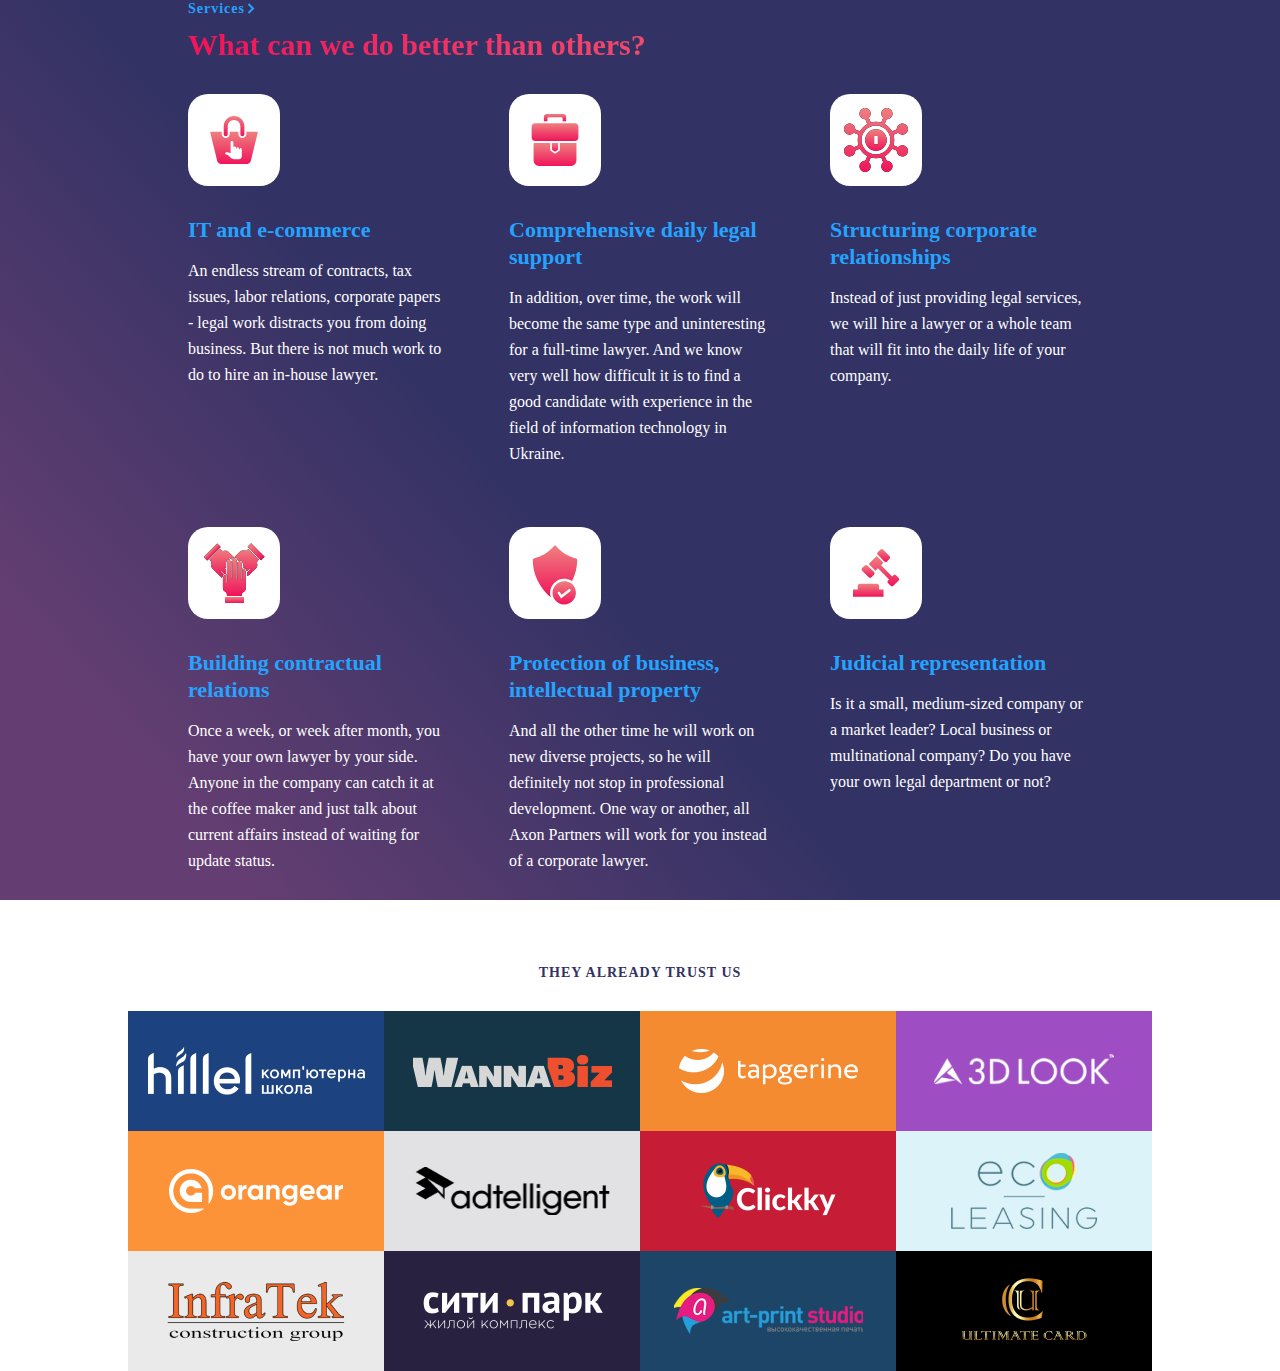
==== index.html @ d3cce79d "adaptiv" ====
<!DOCTYPE html>
<html lang="en">
<head>
    <meta charset="UTF-8">
    <meta name="viewport" content="width=device-width, initial-scale=1.0">
    <title>HLegal</title>
    <link rel="stylesheet" href="css/style.css">
</head>
<body>
    <section class="cards">
        <div class="wrapper">
            <div class="name-card-inner">
                <a href="" class="services-link">
                    Services
                    <svg class="arrow-icon" width="12" height="13" viewBox="0 0 12 13" fill="none" xmlns="http://www.w3.org/2000/svg">
                        <path d="M3.5 2L8 6.5L3.5 11" stroke="currentColor" stroke-width="2"/>
                    </svg>
                </a>
                <h1 class="highlight-text">What can we do better than others?</h1>
            </div>
            <div class="card-inner">
                <div class="card">
                    <div class="icon-card icon-card-ecommerce"></div>
                    <h1 class="card-name">
                        IT and e-commerce
                    </h1>
                    <p class="card-text">
                        An endless stream of contracts, tax issues, labor relations, corporate papers - legal work distracts you from doing business.
                        But there is not much work to do to hire an in-house lawyer.
                    </p>
                </div>
                <div class="card">
                    <div class="icon-card icon-card-support"></div>
                    <h1 class="card-name">
                        Comprehensive daily legal support
                    </h1>
                    <p class="card-text">
                        In addition, over time, the work will become the same type and uninteresting for a full-time lawyer. 
                        And we know very well how difficult it is to find a good candidate with experience in the field of information technology in Ukraine.
                    </p>
                </div>
                <div class="card">
                    <div class="icon-card icon-card-corporate"></div>
                    <h1 class="card-name">
                        Structuring corporate relationships
                    </h1>
                    <p class="card-text">
                        Instead of just providing legal services, we will hire a lawyer or a whole team that will fit into the daily life of your company.
                    </p>
                </div>
                <div class="card">
                    <div class="icon-card icon-card-trust"></div>
                    <h1 class="card-name">
                        Building contractual relations
                    </h1>
                    <p class="card-text">
                        Once a week, or week after month, you have your own lawyer by your side. 
                        Anyone in the company can catch it at the coffee maker and just talk about current affairs instead of waiting for update status.
                    </p>
                </div>
                <div class="card">
                    <div class="icon-card icon-card-protection"></div>
                    <h1 class="card-name">
                        Protection of business, intellectual property
                    </h1>
                    <p class="card-text">
                        And all the other time he will work on new diverse projects, so he will definitely not stop in professional development. 
                        One way or another, all Axon Partners will work for you instead of a corporate lawyer.
                    </p>
                </div>
                <div class="card">
                    <div class="icon-card icon-card-court"></div>
                    <h1 class="card-name">
                        Judicial representation
                    </h1>
                    <p class="card-text">
                        Is it a small, medium-sized company or a market leader? Local business or multinational company? Do you have your own legal department or not?
                    </p>
                </div>
            </div>
        </div>
    </section>
    <section class="sponsors">
        <div class="wrapper-sponsor">
            <h1 class="sponsor-tittle">THEY ALREADY TRUST US</h1>
            <div class="sponsors-link">
                <a href="https://ithillel.ua/">
                    <div class="sponsor-image sponsor-image-hillel"></div>
                </a>
                <a href="http://wannabiz.com.ua/">
                    <div class="sponsor-image sponsor-image-wannabiz"></div>
                </a>
                <a href="http://advertise.tapgerine.com/">
                    <div class="sponsor-image sponsor-image-tapgerine"></div>
                </a>
                <a href="https://3dlook.ai/">
                    <div class="sponsor-image sponsor-image-3dlook"></div>
                </a>
                <a href="https://ua.linkedin.com/company/orangear?trk=public_profile_experience-item_profile-section-card_subtitle-click">
                    <div class="sponsor-image sponsor-image-orangear"></div>
                </a>
                <a href="https://adtelligent.com/">
                    <div class="sponsor-image sponsor-image-adtelligent"></div>
                </a>
                <a href="https://clickky.biz/" class="mobile-hidden">
                    <div class="sponsor-image sponsor-image-clickky"></div>
                </a>
                <a href="https://ecolease.com.ua/" class="mobile-hidden">
                    <div class="sponsor-image sponsor-image-eco-leasing"></div>
                </a>
                <a href="https://www.infratekgroup.com/lander" class="mobile-hidden">
                    <div class="sponsor-image sponsor-image-infatek"></div>
                </a>
                <a href="https://city-park.com.ua/" class="mobile-hidden">
                    <div class="sponsor-image sponsor-image-city-park"></div>
                </a>
                <a href="https://youcontrol.com.ua/ru/catalog/company_details/43567979/" class="mobile-hidden">
                    <div class="sponsor-image sponsor-image-art-print"></div>
                </a>
                <a href="https://winso.eu/ru" class="mobile-hidden">
                    <div class="sponsor-image sponsor-image-ultimate-card"></div>
                </a>
            </div>
        </div>
    </section>
</body>
</html>
---- css/style.css ----
html, body, div, span, applet, object, iframe,
h1, h2, h3, h4, h5, h6, p, blockquote, pre,
a, abbr, acronym, address, big, cite, code,
del, dfn, em, img, ins, kbd, q, s, samp,
small, strike, strong, sub, sup, tt, var,
b, u, i, center,
dl, dt, dd, ol, ul, li,
fieldset, form, label, legend,
table, caption, tbody, tfoot, thead, tr, th, td,
article, aside, canvas, details, embed,
figure, figcaption, footer, header, hgroup,
menu, nav, output, ruby, section, summary,
time, mark, audio, video {
  margin: 0;
  padding: 0;
  border: 0;
  font-size: 100%;
  font: inherit;
  vertical-align: baseline;
}

/* HTML5 display-role reset for older browsers */
article, aside, details, figcaption, figure,
footer, header, hgroup, menu, nav, section {
  display: block;
}

body {
  line-height: 1;
}

ol, ul {
  list-style: none;
}

blockquote, q {
  quotes: none;
}

blockquote:before, blockquote:after,
q:before, q:after {
  content: "";
  content: none;
}

table {
  border-collapse: collapse;
  border-spacing: 0;
}

@font-face {
  font-family: "Montserrat";
  src: url("Montserrat-ThinItalic.woff2") format("woff2"), url("Montserrat-ThinItalic.woff") format("woff");
  font-weight: 100;
  font-style: italic;
  font-display: swap;
}
@font-face {
  font-family: "Montserrat";
  src: url("Montserrat-Thin.woff2") format("woff2"), url("Montserrat-Thin.woff") format("woff");
  font-weight: 100;
  font-style: normal;
  font-display: swap;
}
@font-face {
  font-family: "Montserrat";
  src: url("Montserrat-BoldItalic.woff2") format("woff2"), url("Montserrat-BoldItalic.woff") format("woff");
  font-weight: bold;
  font-style: italic;
  font-display: swap;
}
@font-face {
  font-family: "Montserrat";
  src: url("Montserrat-Black.woff2") format("woff2"), url("Montserrat-Black.woff") format("woff");
  font-weight: 900;
  font-style: normal;
  font-display: swap;
}
@font-face {
  font-family: "Montserrat";
  src: url("Montserrat-ExtraBoldItalic.woff2") format("woff2"), url("Montserrat-ExtraBoldItalic.woff") format("woff");
  font-weight: bold;
  font-style: italic;
  font-display: swap;
}
@font-face {
  font-family: "Montserrat";
  src: url("Montserrat-Medium.woff2") format("woff2"), url("Montserrat-Medium.woff") format("woff");
  font-weight: 500;
  font-style: normal;
  font-display: swap;
}
@font-face {
  font-family: "Montserrat";
  src: url("Montserrat-Bold.woff2") format("woff2"), url("Montserrat-Bold.woff") format("woff");
  font-weight: bold;
  font-style: normal;
  font-display: swap;
}
@font-face {
  font-family: "Montserrat";
  src: url("Montserrat-ExtraBold.woff2") format("woff2"), url("Montserrat-ExtraBold.woff") format("woff");
  font-weight: bold;
  font-style: normal;
  font-display: swap;
}
@font-face {
  font-family: "Montserrat";
  src: url("Montserrat-LightItalic.woff2") format("woff2"), url("Montserrat-LightItalic.woff") format("woff");
  font-weight: 300;
  font-style: italic;
  font-display: swap;
}
@font-face {
  font-family: "Montserrat";
  src: url("Montserrat-Italic.woff2") format("woff2"), url("Montserrat-Italic.woff") format("woff");
  font-weight: normal;
  font-style: italic;
  font-display: swap;
}
@font-face {
  font-family: "Montserrat";
  src: url("Montserrat-ExtraLight.woff2") format("woff2"), url("Montserrat-ExtraLight.woff") format("woff");
  font-weight: 200;
  font-style: normal;
  font-display: swap;
}
@font-face {
  font-family: "Montserrat";
  src: url("Montserrat-ExtraLightItalic.woff2") format("woff2"), url("Montserrat-ExtraLightItalic.woff") format("woff");
  font-weight: 200;
  font-style: italic;
  font-display: swap;
}
@font-face {
  font-family: "Montserrat";
  src: url("Montserrat-Light.woff2") format("woff2"), url("Montserrat-Light.woff") format("woff");
  font-weight: 300;
  font-style: normal;
  font-display: swap;
}
@font-face {
  font-family: "Montserrat";
  src: url("Montserrat-BlackItalic.woff2") format("woff2"), url("Montserrat-BlackItalic.woff") format("woff");
  font-weight: 900;
  font-style: italic;
  font-display: swap;
}
@font-face {
  font-family: "Montserrat";
  src: url("Montserrat-Thin.woff2") format("woff2"), url("Montserrat-Thin.woff") format("woff");
  font-weight: 100;
  font-style: normal;
  font-display: swap;
}
@font-face {
  font-family: "Montserrat";
  src: url("Montserrat-SemiBoldItalic.woff2") format("woff2"), url("Montserrat-SemiBoldItalic.woff") format("woff");
  font-weight: 600;
  font-style: italic;
  font-display: swap;
}
@font-face {
  font-family: "Montserrat";
  src: url("Montserrat-SemiBold.woff2") format("woff2"), url("Montserrat-SemiBold.woff") format("woff");
  font-weight: 600;
  font-style: normal;
  font-display: swap;
}
@font-face {
  font-family: "Montserrat";
  src: url("Montserrat-ThinItalic.woff2") format("woff2"), url("Montserrat-ThinItalic.woff") format("woff");
  font-weight: 100;
  font-style: italic;
  font-display: swap;
}
@font-face {
  font-family: "Montserrat";
  src: url("Montserrat-MediumItalic.woff2") format("woff2"), url("Montserrat-MediumItalic.woff") format("woff");
  font-weight: 500;
  font-style: italic;
  font-display: swap;
}
@font-face {
  font-family: "Montserrat";
  src: url("Montserrat-Regular.woff2") format("woff2"), url("Montserrat-Regular.woff") format("woff");
  font-weight: normal;
  font-style: normal;
  font-display: swap;
}
* {
  box-sizing: border-box;
}

body {
  margin: 0;
  font-family: "Montserrat";
}

.wrapper {
  width: 315px;
  margin-left: auto;
  margin-right: auto;
}

.cards {
  background: linear-gradient(228.57deg, #323264 11.93%, #323264 57.17%, #643E72 87.46%);
  background-size: cover;
  background-attachment: fixed;
  padding-bottom: 30px;
}

.card-inner {
  display: flex;
  flex-wrap: wrap;
  flex-direction: column;
  gap: 30px;
}

.highlight-text {
  font-size: 30px;
  font-weight: 700;
  line-height: 36.57px;
  background: linear-gradient(90.13deg, #F0145A 0.84%, #EF8080 99.96%);
  -webkit-background-clip: text;
  -webkit-text-fill-color: transparent;
  margin-top: 10px;
  margin-bottom: 30px;
}

.services-link {
  display: flex;
  align-items: center;
  font-size: 14px;
  font-weight: 700;
  line-height: 17px;
  letter-spacing: 1px;
  color: rgb(36, 163, 255);
  text-decoration: none;
  transition: all 0.3s;
  margin-right: 2px;
}

.services-link:hover {
  color: rgb(240, 20, 90);
}

.card-name {
  font-size: 22px;
  font-weight: 700;
  line-height: 27px;
  color: rgb(36, 163, 255);
  margin-top: 30px;
  margin-bottom: 15px;
}
.card-text {
  font-size: 16px;
  font-weight: 400;
  line-height: 26px;
  color: rgb(255, 255, 255);
}

.icon-card {
  width: 92px;
  height: 92px;
  background-color: rgb(255, 255, 255);
  border-radius: 20px;
  background-size: 64px;
  background-repeat: no-repeat;
  background-position: center;
}
.icon-card-ecommerce {
  background-image: url(../images/Ecommerce.svg);
}
.icon-card-support {
  background-image: url(../images/Support.svg);
}
.icon-card-corporate {
  background-image: url(../images/Coprorate.svg);
}
.icon-card-trust {
  background-image: url(../images/Trust.svg);
}
.icon-card-protection {
  background-image: url(../images/Protection.svg);
}
.icon-card-court {
  background-image: url(../images/Court.svg);
}

.wrapper-sponsor {
  width: 375px;
  margin-left: auto;
  margin-right: auto;
}

.sponsor-tittle {
  display: flex;
  justify-content: center;
  margin-top: 60px;
  margin-bottom: 30px;
  font-size: 14px;
  font-weight: 700;
  line-height: 17.07px;
  letter-spacing: 1px;
  color: rgb(50, 50, 100);
}

.sponsor-image {
  height: 120px;
  background-repeat: no-repeat;
  background-position: center;
}
.sponsor-image-hillel {
  background-image: url(../images/hillel.png);
  background-color: rgb(28, 66, 128);
  background-size: 217px 48px;
}
.sponsor-image-wannabiz {
  background-image: url(../images/wannabiz.png);
  background-color: rgb(20, 54, 70);
  background-size: 199px 32px;
}
.sponsor-image-tapgerine {
  background-image: url(../images/tapgerine.png);
  background-color: rgb(244, 139, 48);
  background-size: 179px 44px;
}
.sponsor-image-3dlook {
  background-image: url(../images/3dlook.png);
  background-color: rgb(158, 77, 195);
  background-size: 180px 42px;
}
.sponsor-image-orangear {
  background-image: url(../images/oranger.png);
  background-color: rgb(253, 147, 57);
  background-size: 174px 44px;
}
.sponsor-image-adtelligent {
  background-image: url(../images/adtelligent.png);
  background-color: rgb(226, 226, 228);
  background-size: 195px 48px;
}
.sponsor-image-clickky {
  background-image: url(../images/clickky.png);
  background-color: rgb(199, 28, 54);
  background-size: 138px 61px;
}
.sponsor-image-eco-leasing {
  background-image: url(../images/eco-leasing.png);
  background-color: rgb(220, 243, 249);
  background-size: 146px 76px;
}
.sponsor-image-infatek {
  background-image: url(../images/infatek.png);
  background-color: rgb(234, 234, 234);
  background-size: 182px 60px;
}
.sponsor-image-city-park {
  background-image: url(../images/city-park.png);
  background-color: rgb(40, 34, 64);
  background-size: 181px 38px;
}
.sponsor-image-art-print {
  background-image: url(../images/art-print.png);
  background-color: rgb(29, 69, 104);
  background-size: 189px 46px;
}
.sponsor-image-ultimate-card {
  background-image: url(../images/ultimate-card.png);
  background-color: rgb(0, 0, 0);
  background-size: 152px 95px;
}

.mobile-hidden {
  display: none;
}

@media (min-width: 768px) {
  .wrapper {
    width: 648px;
  }
  .card-inner {
    flex-direction: row;
    gap: 60px;
  }
  .card {
    width: 294px;
  }
  .wrapper-sponsor {
    width: 768px;
  }
  .sponsors-link {
    display: flex;
    flex-wrap: wrap;
  }
  .sponsor-image {
    width: 256px;
  }
  .mobile-hidden {
    display: block;
  }
}
@media (min-width: 1024px) {
  .wrapper {
    width: 904px;
  }
  .card {
    width: 261px;
  }
  .wrapper-sponsor {
    width: 1024px;
  }
}
@media (min-width: 1440px) {
  .wrapper {
    width: 1320px;
  }
  .card {
    width: 400px;
  }
  .wrapper-sponsor {
    width: 1440px;
  }
  .sponsor-image {
    width: 360px;
  }
}
@media (min-width: 1920px) {
  .wrapper {
    width: 1600px;
  }
  .card {
    width: 493px;
  }
  .sponsor-image {
    width: 430px;
  }
  .wrapper-sponsor {
    width: 1720px;
  }
}

/*# sourceMappingURL=style.css.map */
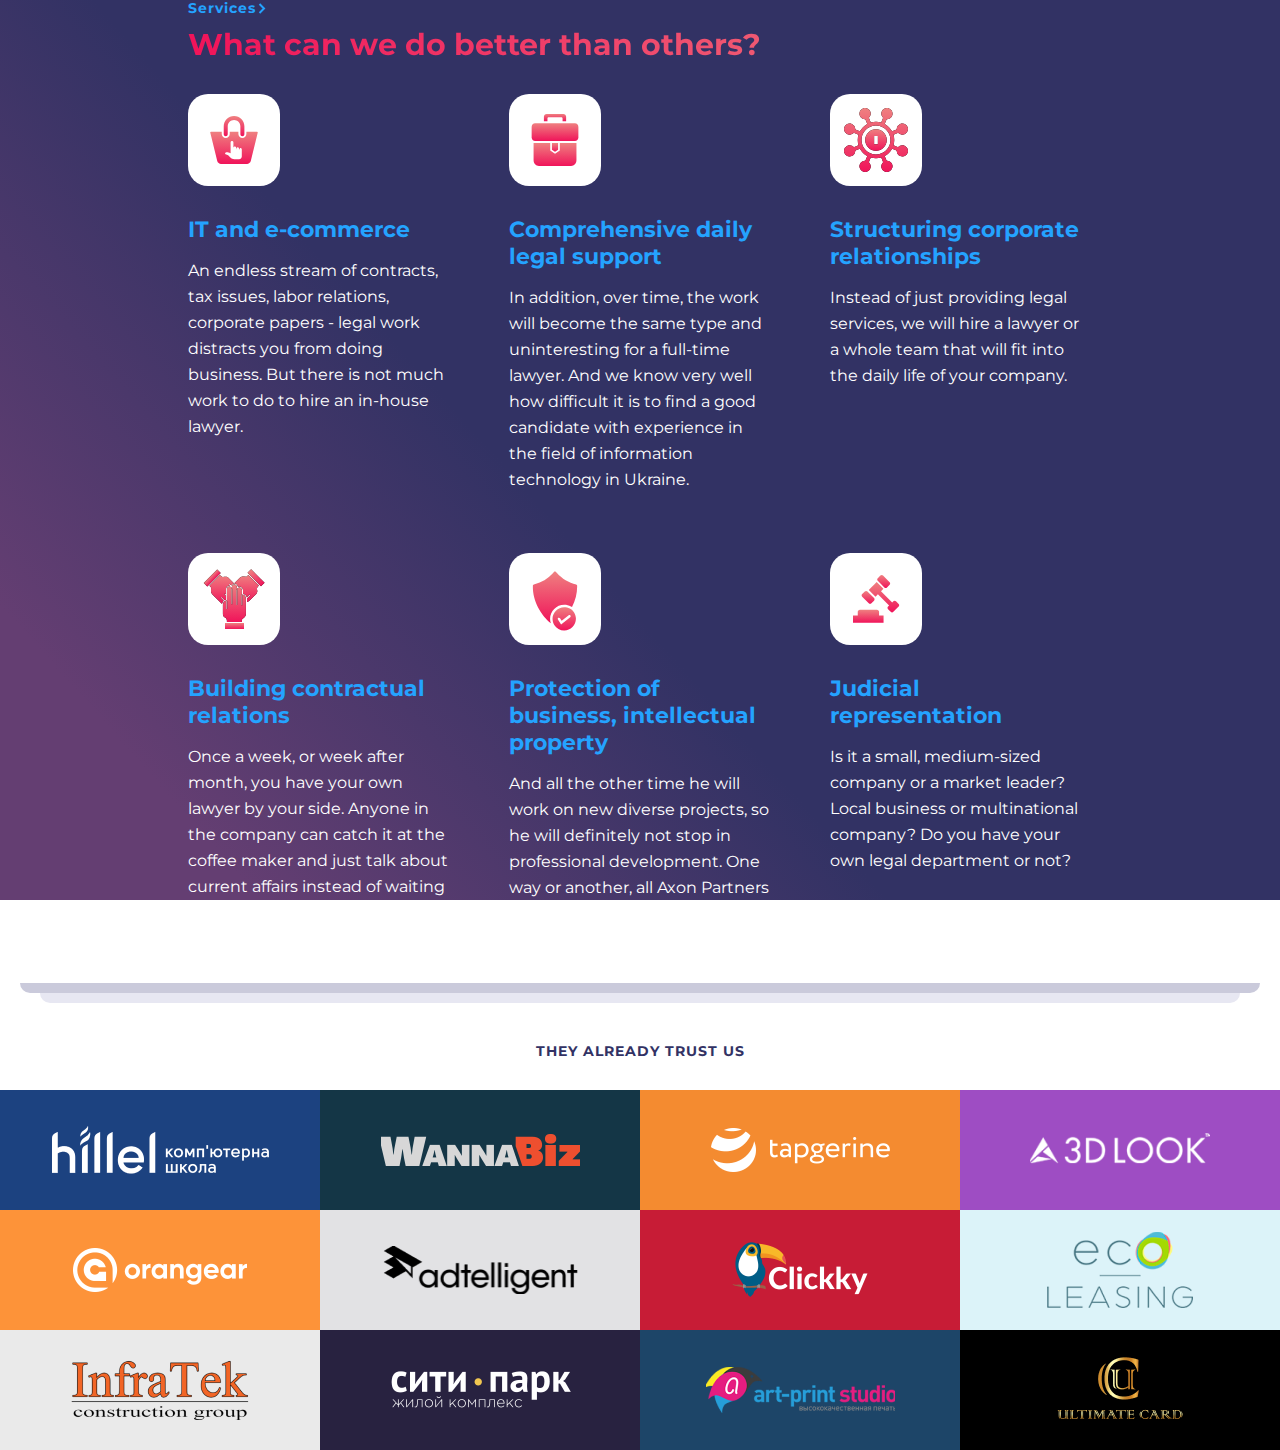
==== commit d5c1d163: "problem-fixed" ====
--- a/index.html
+++ b/index.html
@@ -21,9 +21,9 @@
             <div class="card-inner">
                 <div class="card">
                     <div class="icon-card icon-card-ecommerce"></div>
-                    <h1 class="card-name">
+                    <h3 class="card-name">
                         IT and e-commerce
-                    </h1>
+                    </h3>
                     <p class="card-text">
                         An endless stream of contracts, tax issues, labor relations, corporate papers - legal work distracts you from doing business.
                         But there is not much work to do to hire an in-house lawyer.
@@ -31,9 +31,9 @@
                 </div>
                 <div class="card">
                     <div class="icon-card icon-card-support"></div>
-                    <h1 class="card-name">
+                    <h3 class="card-name">
                         Comprehensive daily legal support
-                    </h1>
+                    </h3>
                     <p class="card-text">
                         In addition, over time, the work will become the same type and uninteresting for a full-time lawyer. 
                         And we know very well how difficult it is to find a good candidate with experience in the field of information technology in Ukraine.
@@ -41,18 +41,18 @@
                 </div>
                 <div class="card">
                     <div class="icon-card icon-card-corporate"></div>
-                    <h1 class="card-name">
+                    <h3 class="card-name">
                         Structuring corporate relationships
-                    </h1>
+                    </h3>
                     <p class="card-text">
                         Instead of just providing legal services, we will hire a lawyer or a whole team that will fit into the daily life of your company.
                     </p>
                 </div>
                 <div class="card">
                     <div class="icon-card icon-card-trust"></div>
-                    <h1 class="card-name">
+                    <h3 class="card-name">
                         Building contractual relations
-                    </h1>
+                    </h3>
                     <p class="card-text">
                         Once a week, or week after month, you have your own lawyer by your side. 
                         Anyone in the company can catch it at the coffee maker and just talk about current affairs instead of waiting for update status.
@@ -60,9 +60,9 @@
                 </div>
                 <div class="card">
                     <div class="icon-card icon-card-protection"></div>
-                    <h1 class="card-name">
+                    <h3 class="card-name">
                         Protection of business, intellectual property
-                    </h1>
+                    </h3>
                     <p class="card-text">
                         And all the other time he will work on new diverse projects, so he will definitely not stop in professional development. 
                         One way or another, all Axon Partners will work for you instead of a corporate lawyer.
@@ -70,9 +70,9 @@
                 </div>
                 <div class="card">
                     <div class="icon-card icon-card-court"></div>
-                    <h1 class="card-name">
+                    <h3 class="card-name">
                         Judicial representation
-                    </h1>
+                    </h3>
                     <p class="card-text">
                         Is it a small, medium-sized company or a market leader? Local business or multinational company? Do you have your own legal department or not?
                     </p>
@@ -82,44 +82,20 @@
     </section>
     <section class="sponsors">
         <div class="wrapper-sponsor">
-            <h1 class="sponsor-tittle">THEY ALREADY TRUST US</h1>
+            <h3 class="sponsor-tittle">THEY ALREADY TRUST US</h3>
             <div class="sponsors-link">
-                <a href="https://ithillel.ua/">
-                    <div class="sponsor-image sponsor-image-hillel"></div>
-                </a>
-                <a href="http://wannabiz.com.ua/">
-                    <div class="sponsor-image sponsor-image-wannabiz"></div>
-                </a>
-                <a href="http://advertise.tapgerine.com/">
-                    <div class="sponsor-image sponsor-image-tapgerine"></div>
-                </a>
-                <a href="https://3dlook.ai/">
-                    <div class="sponsor-image sponsor-image-3dlook"></div>
-                </a>
-                <a href="https://ua.linkedin.com/company/orangear?trk=public_profile_experience-item_profile-section-card_subtitle-click">
-                    <div class="sponsor-image sponsor-image-orangear"></div>
-                </a>
-                <a href="https://adtelligent.com/">
-                    <div class="sponsor-image sponsor-image-adtelligent"></div>
-                </a>
-                <a href="https://clickky.biz/" class="mobile-hidden">
-                    <div class="sponsor-image sponsor-image-clickky"></div>
-                </a>
-                <a href="https://ecolease.com.ua/" class="mobile-hidden">
-                    <div class="sponsor-image sponsor-image-eco-leasing"></div>
-                </a>
-                <a href="https://www.infratekgroup.com/lander" class="mobile-hidden">
-                    <div class="sponsor-image sponsor-image-infatek"></div>
-                </a>
-                <a href="https://city-park.com.ua/" class="mobile-hidden">
-                    <div class="sponsor-image sponsor-image-city-park"></div>
-                </a>
-                <a href="https://youcontrol.com.ua/ru/catalog/company_details/43567979/" class="mobile-hidden">
-                    <div class="sponsor-image sponsor-image-art-print"></div>
-                </a>
-                <a href="https://winso.eu/ru" class="mobile-hidden">
-                    <div class="sponsor-image sponsor-image-ultimate-card"></div>
-                </a>
+                <a href="https://ithillel.ua/" class="sponsor-image sponsor-image-hillel"></a>
+                <a href="http://wannabiz.com.ua/" class="sponsor-image sponsor-image-wannabiz"></a>
+                <a href="http://advertise.tapgerine.com/" class="sponsor-image sponsor-image-tapgerine"></a>
+                <a href="https://3dlook.ai/" class="sponsor-image sponsor-image-3dlook"></a>
+                <a href="https://ua.linkedin.com/company/orangear?trk=public_profile_experience-item_profile-section-card_subtitle-click" class="sponsor-image sponsor-image-orangear"></a>
+                <a href="https://adtelligent.com/" class="sponsor-image sponsor-image-adtelligent"></a>
+                <a href="https://clickky.biz/" class="mobile-hidden sponsor-image sponsor-image-clickky"></a>
+                <a href="https://ecolease.com.ua/" class="mobile-hidden sponsor-image sponsor-image-eco-leasing"></a>
+                <a href="https://www.infratekgroup.com/lander" class="mobile-hidden sponsor-image sponsor-image-infatek"></a>
+                <a href="https://city-park.com.ua/" class="mobile-hidden sponsor-image sponsor-image-city-park"></a>
+                <a href="https://youcontrol.com.ua/ru/catalog/company_details/43567979/" class="mobile-hidden sponsor-image sponsor-image-art-print"></a>
+                <a href="https://winso.eu/ru" class="mobile-hidden sponsor-image sponsor-image-ultimate-card"></a>
             </div>
         </div>
     </section>
--- a/css/style.css
+++ b/css/style.css
@@ -50,142 +50,142 @@
 
 @font-face {
   font-family: "Montserrat";
-  src: url("Montserrat-ThinItalic.woff2") format("woff2"), url("Montserrat-ThinItalic.woff") format("woff");
+  src: url("../font/Montserrat-ExtraBold.woff2") format("woff2"), url("../font/Montserrat-ExtraBold.woff") format("woff");
+  font-weight: bold;
+  font-style: normal;
+  font-display: swap;
+}
+@font-face {
+  font-family: "Montserrat";
+  src: url("../font/Montserrat-BlackItalic.woff2") format("woff2"), url("../font/Montserrat-BlackItalic.woff") format("woff");
+  font-weight: 900;
+  font-style: italic;
+  font-display: swap;
+}
+@font-face {
+  font-family: "Montserrat";
+  src: url("../font/Montserrat-Black.woff2") format("woff2"), url("../font/Montserrat-Black.woff") format("woff");
+  font-weight: 900;
+  font-style: normal;
+  font-display: swap;
+}
+@font-face {
+  font-family: "Montserrat";
+  src: url("../font/Montserrat-ExtraLightItalic.woff2") format("woff2"), url("../font/Montserrat-ExtraLightItalic.woff") format("woff");
+  font-weight: 200;
+  font-style: italic;
+  font-display: swap;
+}
+@font-face {
+  font-family: "Montserrat";
+  src: url("../font/Montserrat-ExtraBoldItalic.woff2") format("woff2"), url("../font/Montserrat-ExtraBoldItalic.woff") format("woff");
+  font-weight: bold;
+  font-style: italic;
+  font-display: swap;
+}
+@font-face {
+  font-family: "Montserrat";
+  src: url("../font/Montserrat-ThinItalic.woff2") format("woff2"), url("../font/Montserrat-ThinItalic.woff") format("woff");
   font-weight: 100;
   font-style: italic;
   font-display: swap;
 }
 @font-face {
   font-family: "Montserrat";
-  src: url("Montserrat-Thin.woff2") format("woff2"), url("Montserrat-Thin.woff") format("woff");
+  src: url("../font/Montserrat-BoldItalic.woff2") format("woff2"), url("../font/Montserrat-BoldItalic.woff") format("woff");
+  font-weight: bold;
+  font-style: italic;
+  font-display: swap;
+}
+@font-face {
+  font-family: "Montserrat";
+  src: url("../font/Montserrat-Bold.woff2") format("woff2"), url("../font/Montserrat-Bold.woff") format("woff");
+  font-weight: bold;
+  font-style: normal;
+  font-display: swap;
+}
+@font-face {
+  font-family: "Montserrat";
+  src: url("../font/Montserrat-ExtraLight.woff2") format("woff2"), url("../font/Montserrat-ExtraLight.woff") format("woff");
+  font-weight: 200;
+  font-style: normal;
+  font-display: swap;
+}
+@font-face {
+  font-family: "Montserrat";
+  src: url("../font/Montserrat-Thin.woff2") format("woff2"), url("../font/Montserrat-Thin.woff") format("woff");
   font-weight: 100;
   font-style: normal;
   font-display: swap;
 }
 @font-face {
   font-family: "Montserrat";
-  src: url("Montserrat-BoldItalic.woff2") format("woff2"), url("Montserrat-BoldItalic.woff") format("woff");
-  font-weight: bold;
-  font-style: italic;
-  font-display: swap;
-}
-@font-face {
-  font-family: "Montserrat";
-  src: url("Montserrat-Black.woff2") format("woff2"), url("Montserrat-Black.woff") format("woff");
-  font-weight: 900;
-  font-style: normal;
-  font-display: swap;
-}
-@font-face {
-  font-family: "Montserrat";
-  src: url("Montserrat-ExtraBoldItalic.woff2") format("woff2"), url("Montserrat-ExtraBoldItalic.woff") format("woff");
-  font-weight: bold;
-  font-style: italic;
-  font-display: swap;
-}
-@font-face {
-  font-family: "Montserrat";
-  src: url("Montserrat-Medium.woff2") format("woff2"), url("Montserrat-Medium.woff") format("woff");
+  src: url("../font/Montserrat-Regular.woff2") format("woff2"), url("../font/Montserrat-Regular.woff") format("woff");
+  font-weight: normal;
+  font-style: normal;
+  font-display: swap;
+}
+@font-face {
+  font-family: "Montserrat";
+  src: url("../font/Montserrat-Italic.woff2") format("woff2"), url("../font/Montserrat-Italic.woff") format("woff");
+  font-weight: normal;
+  font-style: italic;
+  font-display: swap;
+}
+@font-face {
+  font-family: "Montserrat";
+  src: url("../font/Montserrat-MediumItalic.woff2") format("woff2"), url("../font/Montserrat-MediumItalic.woff") format("woff");
   font-weight: 500;
-  font-style: normal;
-  font-display: swap;
-}
-@font-face {
-  font-family: "Montserrat";
-  src: url("Montserrat-Bold.woff2") format("woff2"), url("Montserrat-Bold.woff") format("woff");
-  font-weight: bold;
-  font-style: normal;
-  font-display: swap;
-}
-@font-face {
-  font-family: "Montserrat";
-  src: url("Montserrat-ExtraBold.woff2") format("woff2"), url("Montserrat-ExtraBold.woff") format("woff");
-  font-weight: bold;
-  font-style: normal;
-  font-display: swap;
-}
-@font-face {
-  font-family: "Montserrat";
-  src: url("Montserrat-LightItalic.woff2") format("woff2"), url("Montserrat-LightItalic.woff") format("woff");
+  font-style: italic;
+  font-display: swap;
+}
+@font-face {
+  font-family: "Montserrat";
+  src: url("../font/Montserrat-Light.woff2") format("woff2"), url("../font/Montserrat-Light.woff") format("woff");
   font-weight: 300;
-  font-style: italic;
-  font-display: swap;
-}
-@font-face {
-  font-family: "Montserrat";
-  src: url("Montserrat-Italic.woff2") format("woff2"), url("Montserrat-Italic.woff") format("woff");
-  font-weight: normal;
-  font-style: italic;
-  font-display: swap;
-}
-@font-face {
-  font-family: "Montserrat";
-  src: url("Montserrat-ExtraLight.woff2") format("woff2"), url("Montserrat-ExtraLight.woff") format("woff");
-  font-weight: 200;
-  font-style: normal;
-  font-display: swap;
-}
-@font-face {
-  font-family: "Montserrat";
-  src: url("Montserrat-ExtraLightItalic.woff2") format("woff2"), url("Montserrat-ExtraLightItalic.woff") format("woff");
-  font-weight: 200;
-  font-style: italic;
-  font-display: swap;
-}
-@font-face {
-  font-family: "Montserrat";
-  src: url("Montserrat-Light.woff2") format("woff2"), url("Montserrat-Light.woff") format("woff");
+  font-style: normal;
+  font-display: swap;
+}
+@font-face {
+  font-family: "Montserrat";
+  src: url("../font/Montserrat-SemiBoldItalic.woff2") format("woff2"), url("../font/Montserrat-SemiBoldItalic.woff") format("woff");
+  font-weight: 600;
+  font-style: italic;
+  font-display: swap;
+}
+@font-face {
+  font-family: "Montserrat";
+  src: url("../font/Montserrat-Medium.woff2") format("woff2"), url("../font/Montserrat-Medium.woff") format("woff");
+  font-weight: 500;
+  font-style: normal;
+  font-display: swap;
+}
+@font-face {
+  font-family: "Montserrat";
+  src: url("../font/Montserrat-Thin.woff2") format("woff2"), url("../font/Montserrat-Thin.woff") format("woff");
+  font-weight: 100;
+  font-style: normal;
+  font-display: swap;
+}
+@font-face {
+  font-family: "Montserrat";
+  src: url("../font/Montserrat-ThinItalic.woff2") format("woff2"), url("../font/Montserrat-ThinItalic.woff") format("woff");
+  font-weight: 100;
+  font-style: italic;
+  font-display: swap;
+}
+@font-face {
+  font-family: "Montserrat";
+  src: url("../font/Montserrat-SemiBold.woff2") format("woff2"), url("../font/Montserrat-SemiBold.woff") format("woff");
+  font-weight: 600;
+  font-style: normal;
+  font-display: swap;
+}
+@font-face {
+  font-family: "Montserrat";
+  src: url("../font/Montserrat-LightItalic.woff2") format("woff2"), url("../font/Montserrat-LightItalic.woff") format("woff");
   font-weight: 300;
-  font-style: normal;
-  font-display: swap;
-}
-@font-face {
-  font-family: "Montserrat";
-  src: url("Montserrat-BlackItalic.woff2") format("woff2"), url("Montserrat-BlackItalic.woff") format("woff");
-  font-weight: 900;
-  font-style: italic;
-  font-display: swap;
-}
-@font-face {
-  font-family: "Montserrat";
-  src: url("Montserrat-Thin.woff2") format("woff2"), url("Montserrat-Thin.woff") format("woff");
-  font-weight: 100;
-  font-style: normal;
-  font-display: swap;
-}
-@font-face {
-  font-family: "Montserrat";
-  src: url("Montserrat-SemiBoldItalic.woff2") format("woff2"), url("Montserrat-SemiBoldItalic.woff") format("woff");
-  font-weight: 600;
-  font-style: italic;
-  font-display: swap;
-}
-@font-face {
-  font-family: "Montserrat";
-  src: url("Montserrat-SemiBold.woff2") format("woff2"), url("Montserrat-SemiBold.woff") format("woff");
-  font-weight: 600;
-  font-style: normal;
-  font-display: swap;
-}
-@font-face {
-  font-family: "Montserrat";
-  src: url("Montserrat-ThinItalic.woff2") format("woff2"), url("Montserrat-ThinItalic.woff") format("woff");
-  font-weight: 100;
-  font-style: italic;
-  font-display: swap;
-}
-@font-face {
-  font-family: "Montserrat";
-  src: url("Montserrat-MediumItalic.woff2") format("woff2"), url("Montserrat-MediumItalic.woff") format("woff");
-  font-weight: 500;
-  font-style: italic;
-  font-display: swap;
-}
-@font-face {
-  font-family: "Montserrat";
-  src: url("Montserrat-Regular.woff2") format("woff2"), url("Montserrat-Regular.woff") format("woff");
-  font-weight: normal;
-  font-style: normal;
+  font-style: italic;
   font-display: swap;
 }
 * {
@@ -208,6 +208,27 @@
   background-size: cover;
   background-attachment: fixed;
   padding-bottom: 30px;
+  position: relative;
+}
+.cards::before, .cards::after {
+  content: "";
+  position: absolute;
+  left: 0;
+  right: 0;
+  height: 10px;
+  border-radius: 0px 0px 12px 12px;
+}
+.cards::before {
+  background: rgb(202, 202, 219);
+  left: 20px;
+  right: 20px;
+  top: 100%;
+}
+.cards::after {
+  background: rgb(231, 231, 242);
+  left: 40px;
+  right: 40px;
+  top: calc(100% + 10px);
 }
 
 .card-inner {
@@ -289,7 +310,7 @@
 }
 
 .wrapper-sponsor {
-  width: 375px;
+  width: 100%;
   margin-left: auto;
   margin-right: auto;
 }
@@ -307,9 +328,11 @@
 }
 
 .sponsor-image {
+  display: block;
   height: 120px;
   background-repeat: no-repeat;
   background-position: center;
+  text-decoration: none;
 }
 .sponsor-image-hillel {
   background-image: url(../images/hillel.png);
@@ -387,15 +410,12 @@
   .card {
     width: 294px;
   }
-  .wrapper-sponsor {
-    width: 768px;
-  }
   .sponsors-link {
     display: flex;
     flex-wrap: wrap;
   }
   .sponsor-image {
-    width: 256px;
+    width: 33.33%;
   }
   .mobile-hidden {
     display: block;
@@ -408,8 +428,8 @@
   .card {
     width: 261px;
   }
-  .wrapper-sponsor {
-    width: 1024px;
+  .sponsor-image {
+    width: 25%;
   }
 }
 @media (min-width: 1440px) {
@@ -419,12 +439,6 @@
   .card {
     width: 400px;
   }
-  .wrapper-sponsor {
-    width: 1440px;
-  }
-  .sponsor-image {
-    width: 360px;
-  }
 }
 @media (min-width: 1920px) {
   .wrapper {
@@ -436,6 +450,18 @@
   .sponsor-image {
     width: 430px;
   }
+  .sponsor-image-hillel {
+    border-top-left-radius: 12px;
+  }
+  .sponsor-image-3dlook {
+    border-top-right-radius: 12px;
+  }
+  .sponsor-image-infatek {
+    border-bottom-left-radius: 12px;
+  }
+  .sponsor-image-ultimate-card {
+    border-bottom-right-radius: 12px;
+  }
   .wrapper-sponsor {
     width: 1720px;
   }
